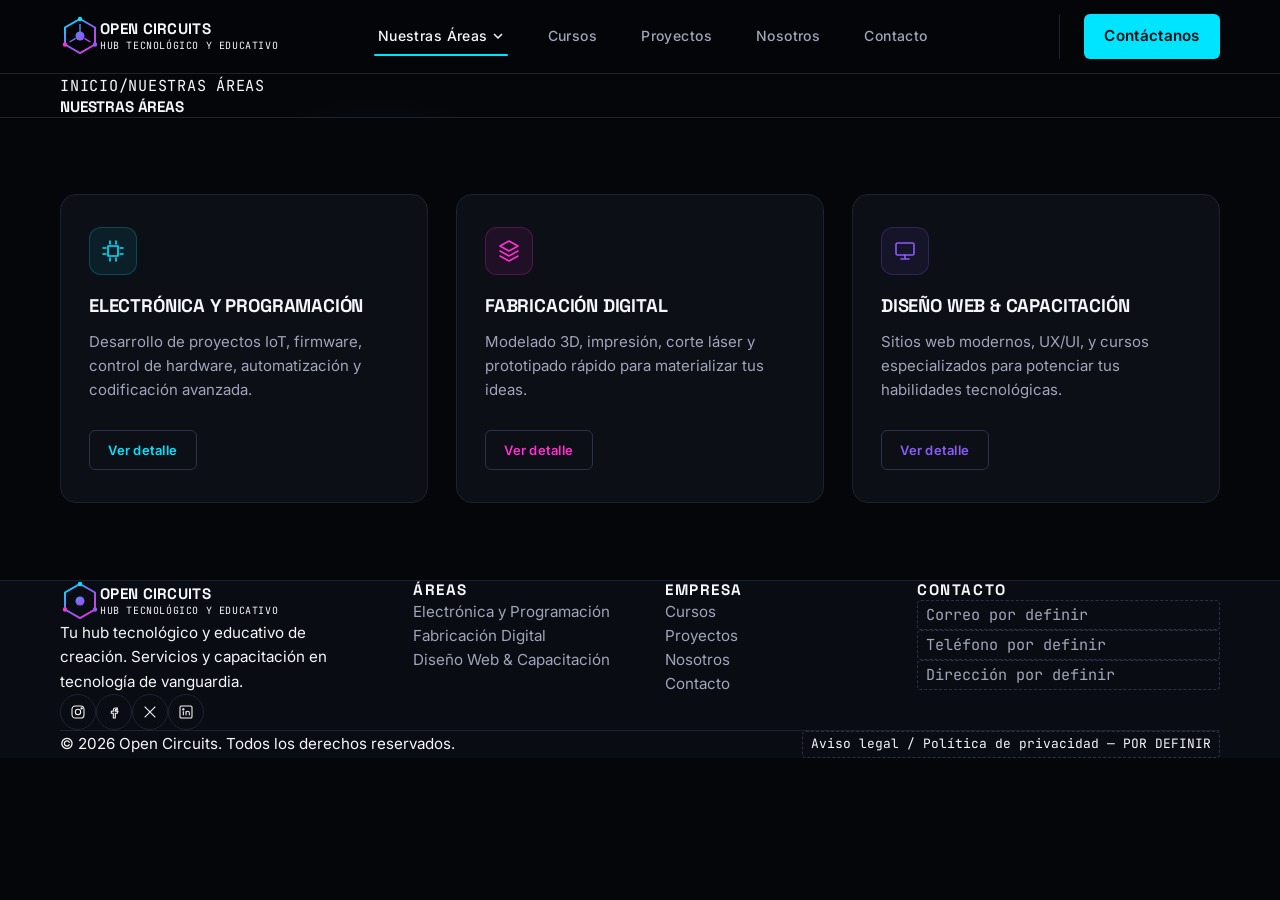
==== areas/index.html @ 87ac29ab "Add files via upload" ====
<!DOCTYPE html>
<html lang="es">
<head>
<meta charset="UTF-8">
<meta name="viewport" content="width=device-width, initial-scale=1.0">
<title>Nuestras Áreas — Open Circuits</title>
<meta name="description" content="Conoce las tres áreas de Open Circuits: Electrónica y Programación, Fabricación Digital, y Diseño Web & Capacitación.">
<meta name="theme-color" content="#05060A">
<script>document.documentElement.classList.add('js');</script>
<meta property="og:type" content="website">
<meta property="og:title" content="Nuestras Áreas — Open Circuits">
<meta property="og:description" content="Conoce las tres áreas de Open Circuits: Electrónica y Programación, Fabricación Digital, y Diseño Web & Capacitación.">
<link rel="icon" href="../assets/img/logo/favicon.svg" type="image/svg+xml">
<link rel="canonical" href="[POR DEFINIR: URL canónica]">

<link rel="preconnect" href="https://fonts.googleapis.com">
<link rel="preconnect" href="https://fonts.gstatic.com" crossorigin>
<link href="https://fonts.googleapis.com/css2?family=Inter:wght@400;500;600;700&family=JetBrains+Mono:wght@400;500;600&family=Space+Grotesk:wght@500;600;700&display=swap" rel="stylesheet">

<link rel="stylesheet" href="../assets/css/base.css">
<link rel="stylesheet" href="../assets/css/layout.css">
<link rel="stylesheet" href="../assets/css/components.css">
<link rel="stylesheet" href="../assets/css/utilities.css">
</head>
<body>

<a href="../index.html" class="skip-link">Saltar al contenido principal</a>

<header class="site-header">
  <div class="container">
    <a href="../index.html" class="brand" aria-label="Open Circuits — inicio">
      <svg class="brand-mark" viewBox="0 0 40 40" fill="none" xmlns="http://www.w3.org/2000/svg" aria-hidden="true">
        <defs>
          <linearGradient id="logo-grad-areasidx" x1="4" y1="4" x2="36" y2="36" gradientUnits="userSpaceOnUse">
            <stop offset="0%" stop-color="#00E5FF"/>
            <stop offset="55%" stop-color="#8B5CF6"/>
            <stop offset="100%" stop-color="#FF2FD0"/>
          </linearGradient>
        </defs>
        <path d="M20 3 L35 11.5 V28.5 L20 37 L5 28.5 V11.5 Z" stroke="url(#logo-grad-areasidx)" stroke-width="2" fill="none"/>
        <circle cx="20" cy="20" r="4.5" fill="url(#logo-grad-areasidx)"/>
        <circle cx="20" cy="3" r="2.2" fill="#00E5FF"/>
        <circle cx="35" cy="28.5" r="2.2" fill="#8B5CF6"/>
        <circle cx="5" cy="28.5" r="2.2" fill="#FF2FD0"/>
        <path d="M20 8V16M24.3 22.3L30.5 26M15.7 22.3L9.5 26" stroke="url(#logo-grad-areasidx)" stroke-width="1.4"/>
      </svg>
      <span class="brand-text">
        <span class="brand-name">OPEN CIRCUITS</span>
        <span class="brand-tagline">Hub tecnológico y educativo</span>
      </span>
    </a>

    <nav class="nav-primary" aria-label="Navegación principal">
      <button class="nav-toggle" aria-expanded="false" aria-controls="nav-links" aria-label="Abrir menú de navegación">
        <span></span>
      </button>
      <ul class="nav-links" id="nav-links">
        <li class="nav-item--dropdown">
          <a href="../areas/index.html" class="dropdown-toggle" aria-haspopup="true" aria-expanded="false" aria-current="page">
            Nuestras Áreas
            <svg viewBox="0 0 12 12" fill="none" aria-hidden="true"><path d="M2 4l4 4 4-4" stroke="currentColor" stroke-width="1.5"/></svg>
          </a>
          <ul class="dropdown-menu" role="menu">
            <li role="none"><a role="menuitem" href="../areas/electronica-programacion.html"><span class="dropdown-dot dropdown-dot--cyan"></span>Electrónica y Programación</a></li>
            <li role="none"><a role="menuitem" href="../areas/fabricacion-digital.html"><span class="dropdown-dot dropdown-dot--magenta"></span>Fabricación Digital</a></li>
            <li role="none"><a role="menuitem" href="../areas/diseno-web-capacitacion.html"><span class="dropdown-dot dropdown-dot--violet"></span>Diseño Web &amp; Capacitación</a></li>
          </ul>
        </li>
        <li><a href="../cursos/index.html">Cursos</a></li>
        <li><a href="../proyectos/index.html">Proyectos</a></li>
        <li><a href="../nosotros/index.html">Nosotros</a></li>
        <li><a href="../contacto/index.html">Contacto</a></li>
      </ul>
    </nav>

    <div class="header-actions">
      <a href="../contacto/index.html" class="btn btn--primary btn--sm">Contáctanos</a>
    </div>
  </div>
</header>


<main id="main">

  <section class="page-hero" style="--glow-color:rgba(0,229,255,0.1);">
    <div class="container">
      <nav class="breadcrumb" aria-label="Ruta de navegación">
        <a href="../index.html">Inicio</a>
        <span aria-hidden="true">/</span>
        <span>Nuestras Áreas</span>
      </nav>
      <h1>Nuestras Áreas</h1>
    </div>
  </section>


  <section class="section">
    <div class="container">
      <div class="areas-grid">
        <article class="area-card area-card--cyan reveal">
          <div class="area-card-icon">
            <svg viewBox="0 0 24 24" fill="none" aria-hidden="true"><path d="M9 2v3M15 2v3M9 19v3M15 19v3M2 9h3M2 15h3M19 9h3M19 15h3M7 7h10v10H7z" stroke="currentColor" stroke-width="1.6" stroke-linecap="round" stroke-linejoin="round"/></svg>
          </div>
          <h3>Electrónica y Programación</h3>
          <p>Desarrollo de proyectos IoT, firmware, control de hardware, automatización y codificación avanzada.</p>
          <a href="electronica-programacion.html" class="btn btn--outline btn--sm">Ver detalle</a>
        </article>

        <article class="area-card area-card--magenta reveal">
          <div class="area-card-icon">
            <svg viewBox="0 0 24 24" fill="none" aria-hidden="true"><path d="M12 2 3 7l9 5 9-5-9-5zM3 12l9 5 9-5M3 17l9 5 9-5" stroke="currentColor" stroke-width="1.6" stroke-linecap="round" stroke-linejoin="round"/></svg>
          </div>
          <h3>Fabricación Digital</h3>
          <p>Modelado 3D, impresión, corte láser y prototipado rápido para materializar tus ideas.</p>
          <a href="fabricacion-digital.html" class="btn btn--outline btn--sm">Ver detalle</a>
        </article>

        <article class="area-card area-card--violet reveal">
          <div class="area-card-icon">
            <svg viewBox="0 0 24 24" fill="none" aria-hidden="true"><rect x="3" y="4" width="18" height="12" rx="1.5" stroke="currentColor" stroke-width="1.6"/><path d="M8 20h8M12 16v4" stroke="currentColor" stroke-width="1.6" stroke-linecap="round"/></svg>
          </div>
          <h3>Diseño Web &amp; Capacitación</h3>
          <p>Sitios web modernos, UX/UI, y cursos especializados para potenciar tus habilidades tecnológicas.</p>
          <a href="diseno-web-capacitacion.html" class="btn btn--outline btn--sm">Ver detalle</a>
        </article>
      </div>
    </div>
  </section>


</main>

<footer class="site-footer">
  <div class="container">
    <div class="footer-grid">
      <div class="footer-brand">
        <a href="../index.html" class="brand" aria-label="Open Circuits — inicio">
          <svg class="brand-mark" viewBox="0 0 40 40" fill="none" xmlns="http://www.w3.org/2000/svg" aria-hidden="true">
            <defs>
              <linearGradient id="logo-grad-areasidxf" x1="4" y1="4" x2="36" y2="36" gradientUnits="userSpaceOnUse">
                <stop offset="0%" stop-color="#00E5FF"/>
                <stop offset="55%" stop-color="#8B5CF6"/>
                <stop offset="100%" stop-color="#FF2FD0"/>
              </linearGradient>
            </defs>
            <path d="M20 3 L35 11.5 V28.5 L20 37 L5 28.5 V11.5 Z" stroke="url(#logo-grad-areasidxf)" stroke-width="2" fill="none"/>
            <circle cx="20" cy="20" r="4.5" fill="url(#logo-grad-areasidxf)"/>
            <circle cx="20" cy="3" r="2.2" fill="#00E5FF"/>
            <circle cx="35" cy="28.5" r="2.2" fill="#8B5CF6"/>
            <circle cx="5" cy="28.5" r="2.2" fill="#FF2FD0"/>
          </svg>
          <span class="brand-text">
            <span class="brand-name">OPEN CIRCUITS</span>
            <span class="brand-tagline">Hub tecnológico y educativo</span>
          </span>
        </a>
        <p>Tu hub tecnológico y educativo de creación. Servicios y capacitación en tecnología de vanguardia.</p>
        <div class="footer-social">
          <a href="[POR DEFINIR]" class="social-link" aria-label="Instagram"><svg viewBox="0 0 24 24" fill="none" stroke="currentColor" stroke-width="1.6"><rect x="3" y="3" width="18" height="18" rx="5"/><circle cx="12" cy="12" r="4"/><circle cx="17.5" cy="6.5" r="1"/></svg></a>
          <a href="[POR DEFINIR]" class="social-link" aria-label="Facebook"><svg viewBox="0 0 24 24" fill="none" stroke="currentColor" stroke-width="1.6"><path d="M14 9h3V6h-3c-1.7 0-3 1.3-3 3v2H8v3h3v7h3v-7h3l1-3h-4v-1.5c0-.6.4-1.5 1-1.5z"/></svg></a>
          <a href="[POR DEFINIR]" class="social-link" aria-label="X (Twitter)"><svg viewBox="0 0 24 24" fill="none" stroke="currentColor" stroke-width="1.6"><path d="M4 4l16 16M20 4L4 20"/></svg></a>
          <a href="[POR DEFINIR]" class="social-link" aria-label="LinkedIn"><svg viewBox="0 0 24 24" fill="none" stroke="currentColor" stroke-width="1.6"><rect x="3" y="3" width="18" height="18" rx="2"/><circle cx="8" cy="8" r="1"/><path d="M8 11v6M12 11v6M12 13.5c0-1.5 1-2.5 2.5-2.5S17 12 17 13.5V17"/></svg></a>
        </div>
      </div>

      <div class="footer-col">
        <h4>Áreas</h4>
        <ul>
          <li><a href="../areas/electronica-programacion.html">Electrónica y Programación</a></li>
          <li><a href="../areas/fabricacion-digital.html">Fabricación Digital</a></li>
          <li><a href="../areas/diseno-web-capacitacion.html">Diseño Web &amp; Capacitación</a></li>
        </ul>
      </div>

      <div class="footer-col">
        <h4>Empresa</h4>
        <ul>
          <li><a href="../cursos/index.html">Cursos</a></li>
          <li><a href="../proyectos/index.html">Proyectos</a></li>
          <li><a href="../nosotros/index.html">Nosotros</a></li>
          <li><a href="../contacto/index.html">Contacto</a></li>
        </ul>
      </div>

      <div class="footer-col">
        <h4>Contacto</h4>
        <ul>
          <li><p class="placeholder">Correo por definir</p></li>
          <li><p class="placeholder">Teléfono por definir</p></li>
          <li><p class="placeholder">Dirección por definir</p></li>
        </ul>
      </div>
    </div>

    <div class="footer-bottom">
      <p>&copy; 2026 Open Circuits. Todos los derechos reservados.</p>
      <p class="placeholder">Aviso legal / Política de privacidad — POR DEFINIR</p>
    </div>
  </div>
</footer>

<script src="../assets/js/nav.js"></script>
<script src="../assets/js/main.js"></script>

</body>
</html>
---- assets/css/base.css ----
/* =========================================================
   OPEN CIRCUITS — base.css
   Reset, design tokens, typography foundations
   ========================================================= */

:root {
  /* --- Color tokens --- */
  --bg-base: #05060A;
  --bg-surface: #0D0F17;
  --bg-surface-alt: #0A0C13;
  --bg-surface-raised: #12141F;

  --accent-cyan: #00E5FF;
  --accent-cyan-dim: #00A8BF;
  --accent-magenta: #FF2FD0;
  --accent-magenta-dim: #C0219E;
  --accent-violet: #8B5CF6;
  --accent-violet-dim: #6941C6;

  --text-primary: #F5F6FA;
  --text-secondary: #A0A4B8;
  --text-tertiary: #666B80;

  --border-subtle: #1E2230;
  --border-strong: #2C3145;

  /* --- Typography tokens --- */
  --font-display: "Space Grotesk", "Arial Narrow", sans-serif;
  --font-body: "Inter", -apple-system, BlinkMacSystemFont, sans-serif;
  --font-mono: "JetBrains Mono", "Courier New", monospace;

  --fs-h1: clamp(2.2rem, 3.8vw, 3.25rem);
  --fs-h2: clamp(1.5rem, 2.2vw, 2.1rem);
  --fs-h3: clamp(1.15rem, 1.2vw, 1.3rem);
  --fs-body-lg: clamp(1rem, 0.5vw + 0.85rem, 1.125rem);
  --fs-body: 0.95rem;
  --fs-small: 0.85rem;
  --fs-eyebrow: 0.75rem;

  /* --- Spacing scale --- */
  --space-3xs: 0.25rem;
  --space-2xs: 0.5rem;
  --space-xs: 0.75rem;
  --space-sm: 1rem;
  --space-md: 1.5rem;
  --space-lg: 2.25rem;
  --space-xl: 3.5rem;
  --space-2xl: 5rem;
  --space-3xl: 7.5rem;

  /* --- Layout --- */
  --container-max: 1160px;
  --container-pad: clamp(1.25rem, 4vw, 3rem);
  --radius-sm: 6px;
  --radius-md: 12px;
  --radius-lg: 20px;

  /* --- Motion --- */
  --ease-out: cubic-bezier(0.16, 1, 0.3, 1);
  --dur-fast: 150ms;
  --dur-base: 300ms;
  --dur-slow: 600ms;
}

/* --- Reset --- */
*, *::before, *::after { box-sizing: border-box; }

html {
  scroll-behavior: smooth;
  -webkit-text-size-adjust: 100%;
}

@media (prefers-reduced-motion: reduce) {
  html { scroll-behavior: auto; }
  *, *::before, *::after {
    animation-duration: 0.01ms !important;
    animation-iteration-count: 1 !important;
    transition-duration: 0.01ms !important;
    scroll-behavior: auto !important;
  }
}

body {
  margin: 0;
  background: var(--bg-base);
  color: var(--text-primary);
  font-family: var(--font-body);
  font-size: var(--fs-body);
  line-height: 1.6;
  -webkit-font-smoothing: antialiased;
  overflow-x: hidden;
}

img, svg, video { display: block; max-width: 100%; }

a {
  color: inherit;
  text-decoration: none;
}

ul, ol { list-style: none; margin: 0; padding: 0; }

h1, h2, h3, h4 { margin: 0; font-family: var(--font-display); font-weight: 700; line-height: 1.22; letter-spacing: -0.01em; }
p { margin: 0; }

button, input, textarea, select {
  font: inherit;
  color: inherit;
}

button { cursor: pointer; }

/* --- Focus visibility (accessibility) --- */
:focus-visible {
  outline: 2px solid var(--accent-cyan);
  outline-offset: 3px;
  border-radius: 2px;
}

/* --- Typography helpers --- */
h1, .h1 { font-size: var(--fs-h1); letter-spacing: -0.01em; }
h2, .h2 { font-size: var(--fs-h2); letter-spacing: -0.005em; }
h3, .h3 { font-size: var(--fs-h3); }

.text-lg { font-size: var(--fs-body-lg); }
.text-secondary { color: var(--text-secondary); }
.text-tertiary { color: var(--text-tertiary); }

.eyebrow {
  display: inline-flex;
  align-items: center;
  gap: var(--space-2xs);
  font-family: var(--font-mono);
  font-size: var(--fs-eyebrow);
  letter-spacing: 0.14em;
  text-transform: uppercase;
  color: var(--text-secondary);
}

.eyebrow::before {
  content: "";
  width: 6px;
  height: 6px;
  border-radius: 50%;
  background: var(--dot-color, var(--accent-cyan));
  box-shadow: 0 0 8px var(--dot-color, var(--accent-cyan));
}

.gradient-text {
  background: linear-gradient(90deg, var(--accent-cyan), var(--accent-magenta) 55%, var(--accent-violet));
  -webkit-background-clip: text;
  background-clip: text;
  color: transparent;
}

.placeholder-tag {
  display: inline-block;
  font-family: var(--font-mono);
  font-size: 0.7rem;
  letter-spacing: 0.06em;
  color: #FFC857;
  background: rgba(255, 200, 87, 0.1);
  border: 1px dashed rgba(255, 200, 87, 0.5);
  border-radius: 4px;
  padding: 0.1rem 0.4rem;
  text-transform: uppercase;
}

.sr-only {
  position: absolute;
  width: 1px; height: 1px;
  padding: 0; margin: -1px;
  overflow: hidden;
  clip: rect(0,0,0,0);
  white-space: nowrap;
  border: 0;
}

.skip-link {
  position: absolute;
  top: -48px;
  left: var(--space-sm);
  background: var(--accent-cyan);
  color: #05060A;
  padding: var(--space-2xs) var(--space-sm);
  border-radius: var(--radius-sm);
  font-weight: 600;
  z-index: 1000;
  transition: top var(--dur-fast) var(--ease-out);
}
.skip-link:focus { top: var(--space-sm); }
---- assets/css/layout.css ----
/* =========================================================
   OPEN CIRCUITS — layout.css
   Contenedores, header, footer, estructura de secciones
   ========================================================= */

.container {
  width: 100%;
  max-width: var(--container-max);
  margin-inline: auto;
  padding-inline: var(--space-6);
}

.section {
  padding-block: clamp(3.5rem, 6vw, 5rem);
}

.section--tight {
  padding-block: clamp(2.5rem, 4vw, 3.75rem);
}

.section-head {
  max-width: 600px;
  margin-bottom: clamp(1.75rem, 3vw, 2.5rem);
}

.eyebrow {
  display: inline-block;
  font-family: var(--font-mono);
  font-size: var(--fs-eyebrow);
  letter-spacing: 0.14em;
  text-transform: uppercase;
  color: var(--accent-cyan);
  margin-bottom: var(--space-2);
}

.section-head h2 {
  font-size: var(--fs-h2);
  margin-bottom: 0.6rem;
}

.section-head p {
  font-size: var(--fs-body);
  color: var(--text-secondary);
  line-height: 1.6;
}

/* ---------- Skip link (accesibilidad) ---------- */
.skip-link {
  position: absolute;
  top: -100%;
  left: var(--space-4);
  background: var(--accent-cyan);
  color: var(--bg-base);
  padding: var(--space-2) var(--space-4);
  border-radius: var(--radius-sm);
  font-weight: 600;
  z-index: 1000;
  transition: top var(--dur-fast) var(--ease);
}

.skip-link:focus {
  top: var(--space-4);
}

/* ---------- Header ---------- */
.site-header {
  position: sticky;
  top: 0;
  z-index: 100;
  background: rgba(5, 6, 10, 0.88);
  backdrop-filter: blur(16px);
  -webkit-backdrop-filter: blur(16px);
  border-bottom: 1px solid var(--border-subtle);
  padding-block: 0.85rem;
}

.site-header .container {
  display: flex;
  align-items: center;
  justify-content: space-between;
}

.nav-primary {
  display: flex;
  align-items: center;
}

.nav-links {
  display: flex;
  align-items: center;
  gap: 2.25rem;
}

.nav-links a {
  font-size: 0.875rem;
  font-weight: 500;
  color: var(--text-secondary);
  letter-spacing: 0.03em;
  padding: 0.4rem 0.25rem;
  position: relative;
  transition: color var(--dur-fast) var(--ease-out);
  white-space: nowrap;
}

.nav-links a:hover,
.nav-links a[aria-current="page"] {
  color: var(--text-primary);
}

.nav-links a[aria-current="page"]::after {
  content: '';
  position: absolute;
  left: 0;
  right: 0;
  bottom: -2px;
  height: 2px;
  background: var(--accent-cyan);
  border-radius: 2px;
}

.nav-item--dropdown {
  position: relative;
}

.dropdown-toggle {
  display: inline-flex;
  align-items: center;
  gap: 4px;
}

.dropdown-toggle svg {
  width: 12px;
  height: 12px;
  transition: transform var(--dur-fast) var(--ease);
}

.nav-item--dropdown:hover .dropdown-toggle svg,
.nav-item--dropdown:focus-within .dropdown-toggle svg {
  transform: rotate(180deg);
}

.dropdown-menu {
  position: absolute;
  top: calc(100% + var(--space-4));
  left: 50%;
  transform: translateX(-50%) translateY(-6px);
  min-width: 280px;
  background: var(--bg-elevated);
  border: 1px solid var(--border-subtle);
  border-radius: var(--radius-md);
  padding: var(--space-2);
  opacity: 0;
  visibility: hidden;
  transition: opacity var(--dur-base) var(--ease), transform var(--dur-base) var(--ease), visibility var(--dur-base);
  box-shadow: 0 20px 40px rgba(0,0,0,0.5);
}

.nav-item--dropdown:hover .dropdown-menu,
.nav-item--dropdown:focus-within .dropdown-menu {
  opacity: 1;
  visibility: visible;
  transform: translateX(-50%) translateY(0);
}

.dropdown-menu a {
  display: flex;
  align-items: center;
  gap: var(--space-3);
  padding: var(--space-3);
  border-radius: var(--radius-sm);
  color: var(--text-secondary);
}

.dropdown-menu a:hover {
  background: var(--bg-surface);
  color: var(--text-primary);
}

.dropdown-dot {
  width: 8px;
  height: 8px;
  border-radius: 50%;
  flex-shrink: 0;
}

.dropdown-dot--cyan { background: var(--accent-cyan); box-shadow: 0 0 8px var(--accent-cyan); }
.dropdown-dot--magenta { background: var(--accent-magenta); box-shadow: 0 0 8px var(--accent-magenta); }
.dropdown-dot--violet { background: var(--accent-violet); box-shadow: 0 0 8px var(--accent-violet); }

.header-actions {
  display: flex;
  align-items: center;
  margin-left: 2rem;
  padding-left: 1.5rem;
  border-left: 1px solid var(--border-subtle);
}

/* ---------- Menú móvil ---------- */
.nav-toggle {
  display: none;
  width: 40px;
  height: 40px;
  align-items: center;
  justify-content: center;
  border: 1px solid var(--border-subtle);
  border-radius: var(--radius-sm);
}

.nav-toggle span {
  position: relative;
  width: 18px;
  height: 2px;
  background: var(--text-primary);
  display: block;
  transition: transform var(--dur-fast) var(--ease), opacity var(--dur-fast) var(--ease);
}

.nav-toggle span::before,
.nav-toggle span::after {
  content: '';
  position: absolute;
  left: 0;
  width: 18px;
  height: 2px;
  background: var(--text-primary);
  transition: transform var(--dur-fast) var(--ease), top var(--dur-fast) var(--ease);
}

.nav-toggle span::before { top: -6px; }
.nav-toggle span::after { top: 6px; }

.nav-toggle[aria-expanded="true"] span {
  background: transparent;
}
.nav-toggle[aria-expanded="true"] span::before {
  top: 0;
  transform: rotate(45deg);
}
.nav-toggle[aria-expanded="true"] span::after {
  top: 0;
  transform: rotate(-45deg);
}

/* ---------- Footer ---------- */
.site-footer {
  background: var(--bg-surface-alt);
  border-top: 1px solid var(--border-subtle);
  padding-block: var(--space-16) var(--space-8);
}

.footer-grid {
  display: grid;
  grid-template-columns: 1.4fr 1fr 1fr 1.2fr;
  gap: var(--space-8);
  padding-bottom: var(--space-12);
  border-bottom: 1px solid var(--border-subtle);
}

.footer-brand p {
  margin-top: var(--space-3);
  font-size: var(--fs-sm);
  max-width: 30ch;
}

.footer-col h4 {
  font-size: var(--fs-sm);
  text-transform: uppercase;
  letter-spacing: 0.1em;
  color: var(--text-primary);
  margin-bottom: var(--space-4);
}

.footer-col ul {
  display: flex;
  flex-direction: column;
  gap: var(--space-2);
}

.footer-col a,
.footer-col p {
  font-size: var(--fs-sm);
  color: var(--text-secondary);
}

.footer-col a:hover {
  color: var(--accent-cyan);
}

.footer-social {
  display: flex;
  gap: var(--space-3);
  margin-top: var(--space-4);
}

.social-link {
  width: 36px;
  height: 36px;
  display: flex;
  align-items: center;
  justify-content: center;
  border: 1px solid var(--border-subtle);
  border-radius: 50%;
  transition: border-color var(--dur-fast) var(--ease), color var(--dur-fast) var(--ease);
}

.social-link:hover {
  border-color: var(--accent-cyan);
  color: var(--accent-cyan);
}

.social-link svg {
  width: 16px;
  height: 16px;
}

.footer-bottom {
  display: flex;
  justify-content: space-between;
  align-items: center;
  padding-top: var(--space-6);
  font-size: var(--fs-xs);
  color: var(--text-muted);
  flex-wrap: wrap;
  gap: var(--space-3);
}

/* ---------- Responsive ---------- */
@media (max-width: 960px) {
  .nav-links {
    position: fixed;
    inset: 0 0 0 auto;
    top: 0;
    height: 100vh;
    width: min(320px, 85vw);
    background: var(--bg-elevated);
    border-left: 1px solid var(--border-subtle);
    flex-direction: column;
    align-items: flex-start;
    padding: 96px var(--space-6) var(--space-6);
    gap: var(--space-2);
    transform: translateX(100%);
    transition: transform var(--dur-base) var(--ease);
    overflow-y: auto;
  }

  .nav-links[data-open="true"] {
    transform: translateX(0);
  }

  .nav-links a {
    width: 100%;
    padding: var(--space-3) 0;
    font-size: var(--fs-lg);
  }

  .nav-item--dropdown {
    width: 100%;
  }

  .dropdown-menu {
    position: static;
    transform: none;
    opacity: 1;
    visibility: visible;
    display: none;
    width: 100%;
    min-width: 0;
    border: none;
    background: transparent;
    padding: 0 0 0 var(--space-4);
    box-shadow: none;
  }

  .nav-item--dropdown[data-mobile-open="true"] .dropdown-menu {
    display: block;
  }

  .nav-toggle {
    display: inline-flex;
  }

  .header-actions .btn {
    display: none;
  }

  .footer-grid {
    grid-template-columns: 1fr 1fr;
  }
}

@media (max-width: 600px) {
  .container {
    padding-inline: var(--space-4);
  }

  .footer-grid {
    grid-template-columns: 1fr;
  }

  .section {
    padding-block: var(--space-16);
  }
}
---- assets/css/components.css ----
/* =========================================================
   OPEN CIRCUITS — components.css
   Botones, tarjetas, hero, badges, formularios, CTA
   ========================================================= */

/* ---------- Logo ---------- */
.brand {
  display: flex;
  align-items: center;
  gap: var(--space-3);
}

.brand-mark {
  width: 40px;
  height: 40px;
  flex-shrink: 0;
}

.brand-text {
  display: flex;
  flex-direction: column;
  line-height: 1.1;
}

.brand-name {
  font-family: var(--font-display);
  font-weight: 700;
  font-size: var(--fs-lg);
  letter-spacing: 0.02em;
}

.brand-tagline {
  font-family: var(--font-mono);
  font-size: 0.625rem;
  letter-spacing: 0.06em;
  color: var(--text-muted);
  text-transform: uppercase;
  margin-top: 2px;
}

/* ---------- Botones ---------- */
.btn {
  display: inline-flex;
  align-items: center;
  justify-content: center;
  gap: var(--space-2);
  font-family: var(--font-body);
  font-weight: 600;
  font-size: var(--fs-sm);
  letter-spacing: 0.02em;
  padding: 0.85rem 1.6rem;
  border-radius: var(--radius-sm);
  border: 1px solid transparent;
  transition: transform var(--dur-fast) var(--ease), box-shadow var(--dur-fast) var(--ease), background var(--dur-fast) var(--ease), border-color var(--dur-fast) var(--ease), color var(--dur-fast) var(--ease);
  white-space: nowrap;
}

.btn:hover {
  transform: translateY(-1px);
}

.btn:active {
  transform: translateY(0);
}

.btn--primary {
  background: var(--accent-cyan);
  color: #041014;
}

.btn--primary:hover {
  box-shadow: 0 0 0 1px var(--accent-cyan), 0 0 24px rgba(0, 229, 255, 0.45);
}

.btn--outline {
  background: transparent;
  border-color: var(--border-strong);
  color: var(--text-primary);
}

.btn--outline:hover {
  border-color: var(--accent-cyan);
  box-shadow: 0 0 16px rgba(0, 229, 255, 0.2);
}

.btn--ghost {
  background: transparent;
  color: var(--text-secondary);
  padding-inline: var(--space-2);
}

.btn--ghost:hover {
  color: var(--text-primary);
}

.btn--sm {
  padding: 0.6rem 1.2rem;
  font-size: var(--fs-xs);
}

.btn--block {
  width: 100%;
}

/* Variantes de botón por área */
.btn--area-cyan:hover { border-color: var(--accent-cyan); box-shadow: 0 0 16px rgba(0, 229, 255, 0.25); }
.btn--area-magenta:hover { border-color: var(--accent-magenta); box-shadow: 0 0 16px rgba(255, 47, 208, 0.25); }
.btn--area-violet:hover { border-color: var(--accent-violet); box-shadow: 0 0 16px rgba(139, 92, 246, 0.25); }

/* ---------- Hero ---------- */
.hero {
  position: relative;
  padding-top: clamp(4rem, 7vw, 6rem);
  padding-bottom: clamp(4rem, 7vw, 5.5rem);
  margin-bottom: clamp(2rem, 4vw, 3.5rem);
  overflow: hidden;
}

.hero::before {
  content: '';
  position: absolute;
  top: -20%;
  left: 50%;
  transform: translateX(-50%);
  width: 850px;
  height: 600px;
  background:
    radial-gradient(circle at 30% 30%, rgba(0, 229, 255, 0.08), transparent 55%),
    radial-gradient(circle at 70% 60%, rgba(139, 92, 246, 0.08), transparent 55%),
    radial-gradient(circle at 50% 90%, rgba(255, 47, 208, 0.05), transparent 55%);
  pointer-events: none;
  z-index: 0;
}

.hero .container {
  position: relative;
  z-index: 1;
}

.hero-inner {
  max-width: 740px;
  margin-inline: auto;
  text-align: center;
}

.hero-eyebrow {
  display: inline-flex;
  align-items: center;
  gap: var(--space-2);
  font-family: var(--font-mono);
  font-size: var(--fs-eyebrow);
  letter-spacing: 0.14em;
  text-transform: uppercase;
  color: var(--accent-cyan);
  border: 1px solid rgba(0, 229, 255, 0.2);
  border-radius: 999px;
  padding: 0.4rem 1.1rem;
  margin-bottom: 1.5rem;
  background: rgba(0, 229, 255, 0.04);
}

.hero-eyebrow .pulse-dot {
  width: 6px;
  height: 6px;
  border-radius: 50%;
  background: var(--accent-cyan);
  box-shadow: 0 0 8px var(--accent-cyan);
  animation: pulse-glow 2s var(--ease-out) infinite;
}

@keyframes pulse-glow {
  0%, 100% { opacity: 1; transform: scale(1); }
  50% { opacity: 0.4; transform: scale(0.85); }
}

.hero h1 {
  font-size: var(--fs-h1);
  text-transform: uppercase;
  margin-bottom: 1.25rem;
  line-height: 1.22;
}

.hero h1 .accent-gradient {
  background: linear-gradient(90deg, var(--accent-cyan), var(--accent-violet) 55%, var(--accent-magenta));
  -webkit-background-clip: text;
  background-clip: text;
  color: transparent;
}

.hero-sub {
  font-size: var(--fs-body-lg);
  color: var(--text-secondary);
  max-width: 520px;
  margin-inline: auto;
  margin-bottom: 2rem;
  line-height: 1.6;
}

.hero-actions {
  display: flex;
  gap: 1.25rem;
  justify-content: center;
  align-items: center;
  flex-wrap: wrap;
}

/* ---------- Hero interior (páginas internas) ---------- */
.page-hero {
  position: relative;
  padding-block: var(--space-16) var(--space-12);
  border-bottom: 1px solid var(--border-subtle);
  overflow: hidden;
}

.page-hero::before {
  content: '';
  position: absolute;
  top: -40%;
  left: 10%;
  width: 500px;
  height: 500px;
  background: radial-gradient(circle, var(--glow-color, rgba(0,229,255,0.1)), transparent 60%);
  pointer-events: none;
}

.page-hero .container {
  position: relative;
  z-index: 1;
}

.breadcrumb {
  display: flex;
  align-items: center;
  gap: var(--space-2);
  font-size: var(--fs-xs);
  font-family: var(--font-mono);
  color: var(--text-muted);
  margin-bottom: var(--space-6);
  text-transform: uppercase;
  letter-spacing: 0.05em;
}

.breadcrumb a:hover { color: var(--accent-cyan); }

.page-hero h1 {
  font-size: var(--fs-4xl);
  text-transform: uppercase;
  max-width: 20ch;
}

.page-hero .hero-sub {
  margin-inline: 0;
  text-align: left;
  margin-bottom: 0;
}

/* ---------- Grid de áreas (signature: trazo de circuito) ---------- */
.areas-grid-wrap {
  position: relative;
}

.circuit-trace {
  position: absolute;
  inset: 0;
  width: 100%;
  height: 100%;
  z-index: 0;
  pointer-events: none;
  opacity: 0.2;
}

.circuit-trace path {
  fill: none;
  stroke: url(#trace-gradient);
  stroke-width: 1.5;
  stroke-dasharray: 6 10;
}

.circuit-trace circle {
  filter: drop-shadow(0 0 4px currentColor);
}

@media (max-width: 900px) {
  .circuit-trace { display: none; }
}

.areas-grid {
  position: relative;
  z-index: 1;
  display: grid;
  grid-template-columns: repeat(3, 1fr);
  gap: 1.75rem;
}

/* ---------- Card de área ---------- */
.area-card {
  position: relative;
  background: var(--bg-surface);
  border: 1px solid var(--border-subtle);
  border-radius: 16px;
  padding: 2rem 1.75rem 2rem;
  display: flex;
  flex-direction: column;
  height: 100%;
  transition: border-color var(--dur-base) var(--ease-out), box-shadow var(--dur-base) var(--ease-out), transform var(--dur-base) var(--ease-out);
}

.area-card:hover,
.area-card:focus-within {
  transform: translateY(-4px);
}

.area-card--cyan { --area-color: var(--accent-cyan); --area-color-rgb: 0, 229, 255; }
.area-card--magenta { --area-color: var(--accent-magenta); --area-color-rgb: 255, 47, 208; }
.area-card--violet { --area-color: var(--accent-violet); --area-color-rgb: 139, 92, 246; }

.area-card:hover,
.area-card:focus-within {
  border-color: var(--area-color);
  box-shadow: 0 0 0 1px var(--area-color), 0 16px 36px -16px rgba(var(--area-color-rgb), 0.3);
}

.area-card-icon {
  width: 48px;
  height: 48px;
  display: flex;
  align-items: center;
  justify-content: center;
  border-radius: 12px;
  background: rgba(var(--area-color-rgb), 0.08);
  color: var(--area-color);
  margin-bottom: 1.25rem;
  border: 1px solid rgba(var(--area-color-rgb), 0.22);
}

.area-card-icon svg {
  width: 24px;
  height: 24px;
}

.area-card h3 {
  text-transform: uppercase;
  margin-bottom: 0.75rem;
  font-size: 1.15rem;
  letter-spacing: -0.01em;
  font-weight: 700;
}

.area-card p {
  font-size: 0.9375rem;
  color: var(--text-secondary);
  margin-bottom: 1.75rem;
  flex: 1;
  line-height: 1.6;
}

.area-card .btn {
  margin-top: auto;
  align-self: flex-start;
  color: var(--area-color);
  border-color: var(--border-strong);
  padding: 0.55rem 1.15rem;
  font-size: 0.8125rem;
}

.area-card .btn:hover {
  border-color: var(--area-color);
  background: rgba(var(--area-color-rgb), 0.08);
}

/* ---------- Badges ---------- */
.badge {
  display: inline-flex;
  align-items: center;
  gap: var(--space-1);
  font-family: var(--font-mono);
  font-size: 0.6875rem;
  text-transform: uppercase;
  letter-spacing: 0.06em;
  padding: 4px 10px;
  border-radius: 999px;
  border: 1px solid var(--border-strong);
  color: var(--text-secondary);
}

.badge--cyan { color: var(--accent-cyan); border-color: rgba(0,229,255,0.3); background: rgba(0,229,255,0.06); }
.badge--magenta { color: var(--accent-magenta); border-color: rgba(255,47,208,0.3); background: rgba(255,47,208,0.06); }
.badge--violet { color: var(--accent-violet); border-color: rgba(139,92,246,0.3); background: rgba(139,92,246,0.06); }
.badge--neutral { color: var(--text-muted); }

/* ---------- Card genérica (cursos / proyectos / talleres) ---------- */
.content-grid {
  display: grid;
  grid-template-columns: repeat(3, 1fr);
  gap: var(--space-6);
}

.content-grid--2col {
  grid-template-columns: repeat(2, 1fr);
}

.media-card {
  background: var(--bg-surface);
  border: 1px solid var(--border-subtle);
  border-radius: var(--radius-md);
  overflow: hidden;
  transition: border-color var(--dur-base) var(--ease-out), box-shadow var(--dur-base) var(--ease-out), transform var(--dur-base) var(--ease-out);
  display: flex;
  flex-direction: column;
}

.media-card:hover {
  transform: translateY(-4px);
  border-color: var(--border-strong);
  box-shadow: 0 12px 32px rgba(0, 0, 0, 0.4);
}

.media-card-thumb {
  position: relative;
  aspect-ratio: 16 / 10;
  background: radial-gradient(circle at 50% 50%, rgba(18, 20, 31, 0.9), rgba(10, 12, 19, 0.95));
  display: flex;
  flex-direction: column;
  align-items: center;
  justify-content: center;
  gap: var(--space-2);
  color: var(--text-tertiary);
  font-family: var(--font-mono);
  font-size: 0.75rem;
  letter-spacing: 0.05em;
  text-align: center;
  padding: var(--space-4);
  border-bottom: 1px solid var(--border-subtle);
}

.media-card-thumb::before {
  content: '';
  position: absolute;
  inset: 0;
  background-image: radial-gradient(rgba(0, 229, 255, 0.08) 1px, transparent 1px);
  background-size: 16px 16px;
  pointer-events: none;
  opacity: 0.5;
}

.media-card-thumb img {
  width: 100%;
  height: 100%;
  object-fit: cover;
  position: absolute;
  inset: 0;
}

.media-card-body {
  padding: 1.5rem;
  display: flex;
  flex-direction: column;
  gap: var(--space-3);
  flex: 1;
}

.media-card-body h3 {
  font-size: 1.1rem;
  text-transform: none;
  letter-spacing: 0;
  line-height: 1.35;
}

.media-card-body p {
  font-size: var(--fs-small);
  color: var(--text-secondary);
  flex: 1;
  line-height: 1.55;
}

.media-card-meta {
  display: flex;
  gap: var(--space-2);
  flex-wrap: wrap;
}

/* ---------- Card de taller ---------- */
.workshop-card {
  background: var(--bg-surface);
  border: 1px solid var(--border-subtle);
  border-radius: var(--radius-md);
  padding: var(--space-6);
  display: flex;
  gap: var(--space-5);
  align-items: center;
  transition: border-color var(--dur-base) var(--ease);
}

.workshop-card:hover {
  border-color: var(--accent-violet);
}

.workshop-date {
  font-family: var(--font-mono);
  font-size: var(--fs-2xl);
  font-weight: 500;
  color: var(--accent-violet);
  line-height: 1;
  flex-shrink: 0;
  min-width: 90px;
}

.workshop-date span {
  display: block;
  font-size: var(--fs-xs);
  color: var(--text-muted);
  margin-top: var(--space-2);
  text-transform: uppercase;
  letter-spacing: 0.05em;
}

.workshop-info h3 {
  font-size: var(--fs-base);
  text-transform: none;
  margin-bottom: var(--space-1);
}

.workshop-info p {
  font-size: var(--fs-sm);
}

/* ---------- Placeholder marcado ---------- */
.placeholder {
  color: var(--text-muted);
  font-family: var(--font-mono);
  font-size: 0.85em;
  border: 1px dashed var(--border-strong);
  padding: 2px 8px;
  border-radius: 4px;
  white-space: nowrap;
}

/* ---------- CTA final ---------- */
.cta-band {
  position: relative;
  background: var(--bg-surface);
  border: 1px solid var(--border-subtle);
  border-radius: var(--radius-lg);
  padding: var(--space-16) var(--space-8);
  text-align: center;
  overflow: hidden;
}

.cta-band::before {
  content: '';
  position: absolute;
  inset: 0;
  background: radial-gradient(circle at 50% 0%, rgba(139, 92, 246, 0.15), transparent 60%);
  pointer-events: none;
}

.cta-band-content {
  position: relative;
  z-index: 1;
  max-width: 560px;
  margin-inline: auto;
}

.cta-band h2 {
  text-transform: uppercase;
  margin-bottom: var(--space-4);
}

.cta-band p {
  margin-bottom: var(--space-8);
  font-size: var(--fs-lg);
}

.cta-actions {
  display: flex;
  gap: var(--space-4);
  justify-content: center;
  flex-wrap: wrap;
}

/* ---------- Formulario de contacto ---------- */
.form-grid {
  display: grid;
  gap: var(--space-5);
}

.form-row {
  display: grid;
  grid-template-columns: 1fr 1fr;
  gap: var(--space-5);
}

.field {
  display: flex;
  flex-direction: column;
  gap: var(--space-2);
}

.field label {
  font-size: var(--fs-sm);
  font-weight: 600;
  color: var(--text-primary);
}

.field input,
.field textarea,
.field select {
  background: var(--bg-surface);
  border: 1px solid var(--border-subtle);
  border-radius: var(--radius-sm);
  padding: 0.85rem 1rem;
  font-size: var(--fs-sm);
  color: var(--text-primary);
  transition: border-color var(--dur-fast) var(--ease), box-shadow var(--dur-fast) var(--ease);
}

.field input:focus,
.field textarea:focus,
.field select:focus {
  border-color: var(--accent-cyan);
  box-shadow: 0 0 0 3px rgba(0, 229, 255, 0.12);
  outline: none;
}

.field textarea {
  resize: vertical;
  min-height: 140px;
}

.field-hint {
  font-size: var(--fs-xs);
  color: var(--text-muted);
}

.field-error {
  font-size: var(--fs-xs);
  color: var(--accent-magenta);
  display: none;
}

.field.has-error input,
.field.has-error textarea {
  border-color: var(--accent-magenta);
}

.field.has-error .field-error {
  display: block;
}

.form-status {
  padding: var(--space-4);
  border-radius: var(--radius-sm);
  font-size: var(--fs-sm);
  display: none;
}

.form-status.is-visible {
  display: block;
}

.form-status--success {
  background: rgba(0, 229, 255, 0.08);
  border: 1px solid rgba(0, 229, 255, 0.3);
  color: var(--accent-cyan);
}

/* ---------- Info de contacto ---------- */
.contact-info-list {
  display: flex;
  flex-direction: column;
  gap: var(--space-6);
}

.contact-info-item {
  display: flex;
  gap: var(--space-4);
}

.contact-info-icon {
  width: 44px;
  height: 44px;
  flex-shrink: 0;
  border-radius: var(--radius-sm);
  border: 1px solid var(--border-subtle);
  display: flex;
  align-items: center;
  justify-content: center;
  color: var(--accent-cyan);
}

.contact-info-icon svg {
  width: 20px;
  height: 20px;
}

.contact-info-item h4 {
  margin-bottom: var(--space-1);
}

.contact-info-item p {
  font-size: var(--fs-sm);
}

/* ---------- Filtros (cursos / proyectos) ---------- */
.filter-bar {
  display: flex;
  gap: var(--space-3);
  flex-wrap: wrap;
  margin-bottom: var(--space-10);
}

.filter-chip {
  font-family: var(--font-mono);
  font-size: var(--fs-xs);
  text-transform: uppercase;
  letter-spacing: 0.04em;
  padding: var(--space-2) var(--space-4);
  border-radius: 999px;
  border: 1px solid var(--border-subtle);
  color: var(--text-secondary);
  transition: border-color var(--dur-fast) var(--ease), color var(--dur-fast) var(--ease);
}

.filter-chip:hover,
.filter-chip[aria-pressed="true"] {
  border-color: var(--accent-cyan);
  color: var(--accent-cyan);
}

/* ---------- Team member (Nosotros) ---------- */
.team-grid {
  display: grid;
  grid-template-columns: repeat(3, 1fr);
  gap: var(--space-6);
}

.team-card {
  text-align: center;
  padding: var(--space-6);
}

.team-avatar {
  width: 88px;
  height: 88px;
  border-radius: 50%;
  margin-inline: auto var(--space-4);
  background: var(--bg-elevated);
  border: 1px solid var(--border-subtle);
  display: flex;
  align-items: center;
  justify-content: center;
  color: var(--text-muted);
  font-family: var(--font-mono);
  font-size: var(--fs-xs);
}

.team-card h3 {
  font-size: var(--fs-base);
  text-transform: none;
  margin-bottom: var(--space-1);
}

.team-role {
  font-size: var(--fs-xs);
  color: var(--accent-cyan);
  font-family: var(--font-mono);
  text-transform: uppercase;
  letter-spacing: 0.04em;
}

/* ---------- Valores (Nosotros) ---------- */
.values-grid {
  display: grid;
  grid-template-columns: repeat(3, 1fr);
  gap: var(--space-6);
}

.value-card {
  border: 1px solid var(--border-subtle);
  border-radius: var(--radius-md);
  padding: var(--space-6);
  background: var(--bg-surface);
}

/* ---------- Responsive componentes ---------- */
@media (max-width: 960px) {
  .areas-grid,
  .content-grid,
  .team-grid,
  .values-grid {
    grid-template-columns: 1fr 1fr;
  }
}

@media (max-width: 640px) {
  .hero h1 {
    font-size: var(--fs-3xl);
  }

  .page-hero h1 {
    font-size: var(--fs-2xl);
  }

  .areas-grid,
  .content-grid,
  .content-grid--2col,
  .team-grid,
  .values-grid,
  .form-row {
    grid-template-columns: 1fr;
  }

  .footer-bottom {
    flex-direction: column;
    align-items: flex-start;
  }

  .workshop-card {
    flex-direction: column;
    align-items: flex-start;
  }
}
---- assets/css/utilities.css ----
/* =========================================================
   OPEN CIRCUITS — utilities.css
   ========================================================= */

.visually-hidden {
  position: absolute;
  width: 1px;
  height: 1px;
  padding: 0;
  margin: -1px;
  overflow: hidden;
  clip: rect(0, 0, 0, 0);
  white-space: nowrap;
  border: 0;
}

.text-center { text-align: center; }
.mt-0 { margin-top: 0; }

/* El contenido es visible por defecto (sin JS, o si algo falla).
   Solo se oculta antes de revelarse cuando el JS confirma que puede
   animarlo: ver el script inline en <head> que añade la clase "js". */
.js .reveal {
  opacity: 0;
  transform: translateY(16px);
  transition: opacity var(--dur-slow) var(--ease), transform var(--dur-slow) var(--ease);
}

.reveal.is-visible {
  opacity: 1;
  transform: translateY(0);
}

@media (prefers-reduced-motion: reduce) {
  .js .reveal {
    opacity: 1;
    transform: none;
  }
}
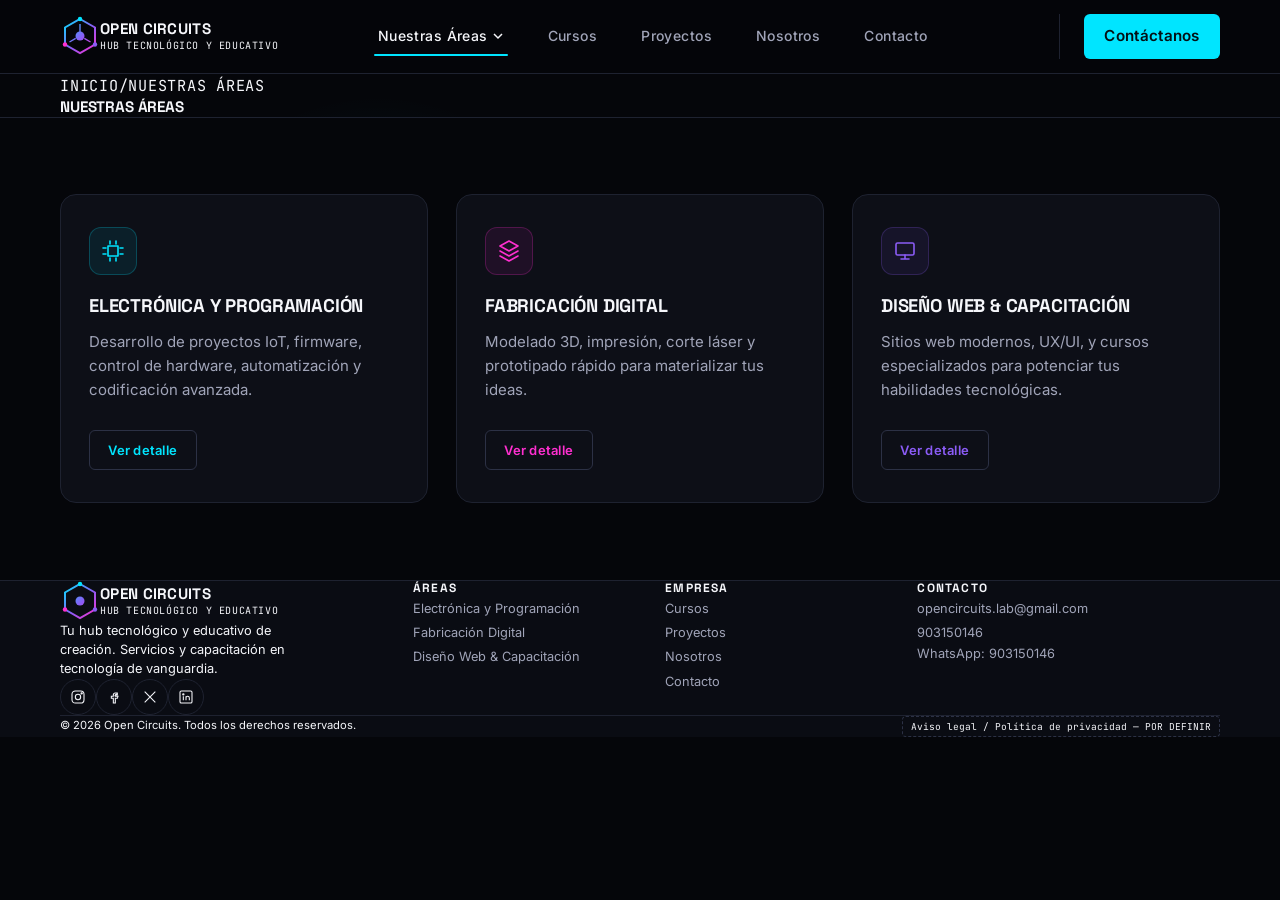
==== commit d91bad6f: "Update index.html" ====
--- a/areas/index.html
+++ b/areas/index.html
@@ -185,9 +185,9 @@
       <div class="footer-col">
         <h4>Contacto</h4>
         <ul>
-          <li><p class="placeholder">Correo por definir</p></li>
-          <li><p class="placeholder">Teléfono por definir</p></li>
-          <li><p class="placeholder">Dirección por definir</p></li>
+          <li><a href="mailto:opencircuits.lab@gmail.com">opencircuits.lab@gmail.com</a></li>
+          <li><a href="tel:903150146">903150146</a></li>
+          <li><p>WhatsApp: 903150146</p></li>
         </ul>
       </div>
     </div>
--- a/assets/css/layout.css
+++ b/assets/css/layout.css
@@ -257,17 +257,18 @@
 }
 
 .footer-brand p {
-  margin-top: var(--space-3);
-  font-size: var(--fs-sm);
+  margin-top: var(--space-2);
+  font-size: 0.8rem;
   max-width: 30ch;
+  line-height: 1.5;
 }
 
 .footer-col h4 {
-  font-size: var(--fs-sm);
+  font-size: 0.75rem;
   text-transform: uppercase;
   letter-spacing: 0.1em;
   color: var(--text-primary);
-  margin-bottom: var(--space-4);
+  margin-bottom: var(--space-3);
 }
 
 .footer-col ul {
@@ -278,7 +279,7 @@
 
 .footer-col a,
 .footer-col p {
-  font-size: var(--fs-sm);
+  font-size: 0.8rem;
   color: var(--text-secondary);
 }
 
@@ -317,8 +318,8 @@
   display: flex;
   justify-content: space-between;
   align-items: center;
-  padding-top: var(--space-6);
-  font-size: var(--fs-xs);
+  padding-top: var(--space-4);
+  font-size: 0.7rem;
   color: var(--text-muted);
   flex-wrap: wrap;
   gap: var(--space-3);
--- a/assets/css/components.css
+++ b/assets/css/components.css
@@ -668,17 +668,25 @@
 .contact-info-list {
   display: flex;
   flex-direction: column;
-  gap: var(--space-6);
+  gap: var(--space-3);
 }
 
 .contact-info-item {
   display: flex;
-  gap: var(--space-4);
+  gap: var(--space-3);
+  align-items: flex-start;
+  padding-bottom: var(--space-2);
+  border-bottom: 1px solid var(--border-subtle);
+}
+
+.contact-info-item:last-child {
+  padding-bottom: 0;
+  border-bottom: 0;
 }
 
 .contact-info-icon {
-  width: 44px;
-  height: 44px;
+  width: 36px;
+  height: 36px;
   flex-shrink: 0;
   border-radius: var(--radius-sm);
   border: 1px solid var(--border-subtle);
@@ -689,16 +697,41 @@
 }
 
 .contact-info-icon svg {
-  width: 20px;
-  height: 20px;
+  width: 16px;
+  height: 16px;
 }
 
 .contact-info-item h4 {
-  margin-bottom: var(--space-1);
-}
-
-.contact-info-item p {
-  font-size: var(--fs-sm);
+  margin-bottom: 0.15rem;
+  font-size: 0.75rem;
+  text-transform: uppercase;
+  letter-spacing: 0.04em;
+  color: var(--text-secondary);
+}
+
+.contact-info-item p,
+.contact-info-link {
+  font-size: 0.9rem;
+  color: var(--text-primary);
+}
+
+.contact-info-link {
+  text-decoration: none;
+}
+
+.contact-info-link:hover {
+  color: var(--accent-cyan);
+}
+
+.contact-whatsapp-btn {
+  margin-top: var(--space-1);
+  padding: 0.5rem 0.8rem;
+  font-size: 0.9rem;
+  line-height: 1.2;
+  border-radius: 999px;
+  display: inline-flex;
+  align-items: center;
+  justify-content: center;
 }
 
 /* ---------- Filtros (cursos / proyectos) ---------- */
